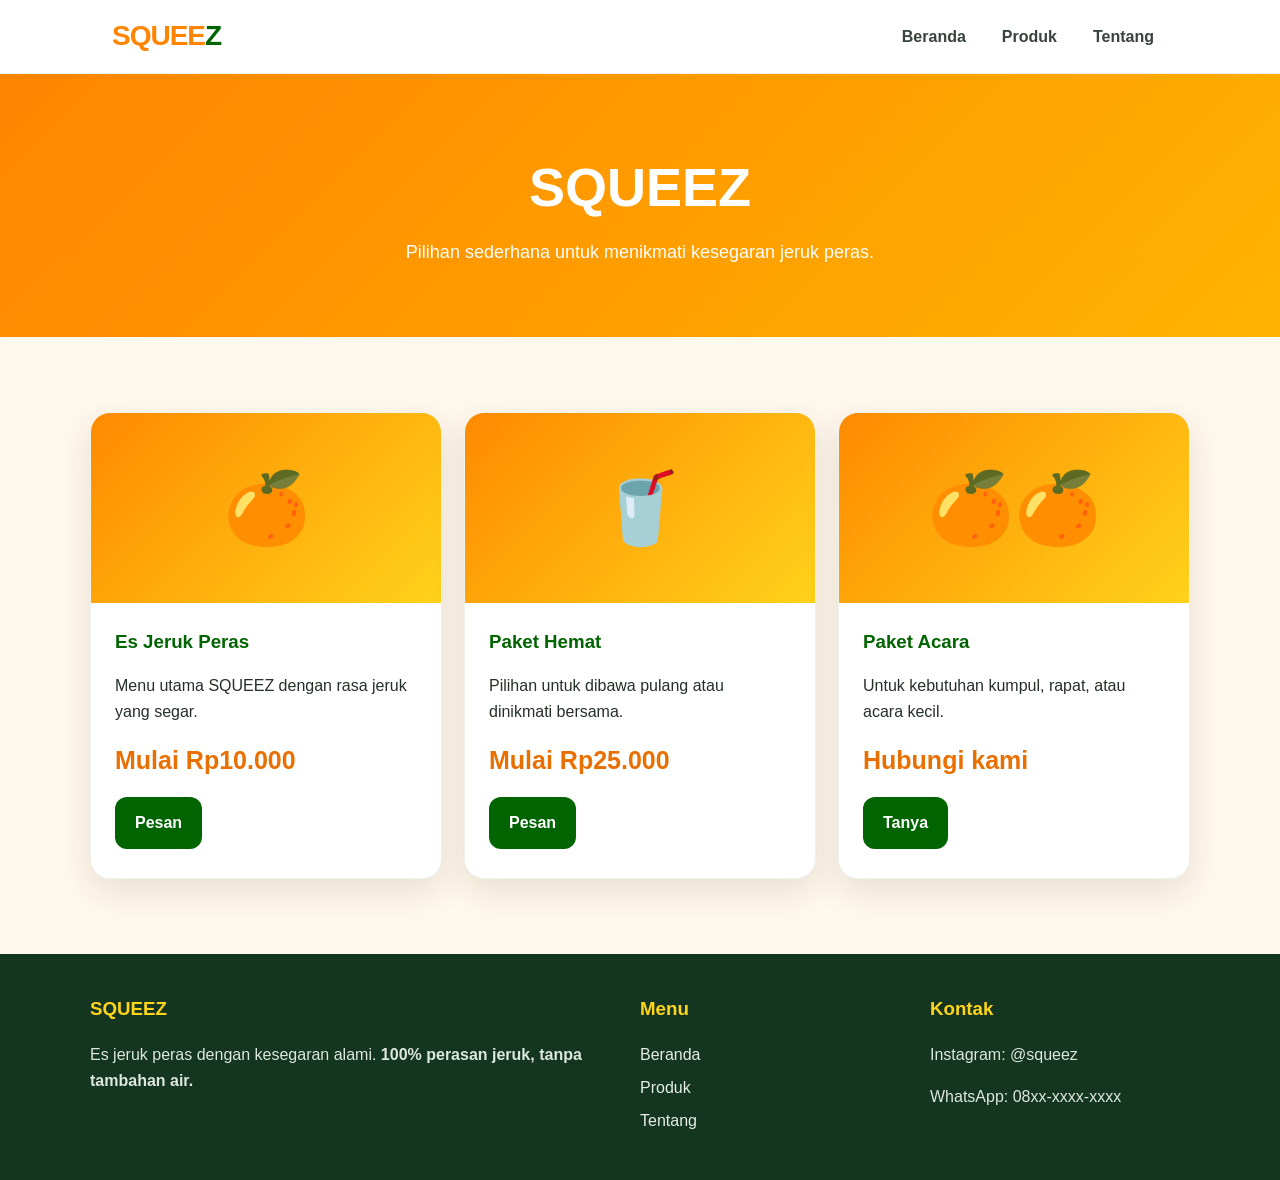
==== produk.html @ 5875a388 "squeez" ====
<!doctype html>
<html lang="id">

<head>
  <meta charset="utf-8">
  <meta name="viewport" content="width=device-width,initial-scale=1">
  <title>Produk | SQUEEZ</title>
  <link rel="stylesheet" href="style.css">
</head>

<body>
  <header class="navbar">
    <div class="nav-inner">
      <a class="logo" href="index.html">SQUEE<span>Z</span></a>
      <button class="menu-btn" aria-label="Buka menu">☰</button>
      <nav class="nav-links">
        <a href="index.html">Beranda</a>
        <a href="produk.html">Produk</a>
        <a href="tentang.html">Tentang</a>
      </nav>
    </div>
  </header>

  <main>
    <section class="page-hero">
      <h1>SQUEEZ</h1>
      <p>Pilihan sederhana untuk menikmati kesegaran jeruk peras.</p>
    </section>
    <section class="section">
      <div class="container">
        <div class="cards">
          <article class="card product-card">
            <div class="product-top">🍊</div>
            <div class="product-body">
              <h3>Es Jeruk Peras</h3>
              <p>Menu utama SQUEEZ dengan rasa jeruk yang segar.</p>
              <div class="price">Mulai Rp10.000</div>
              <a class="btn btn-primary" href="tentang.html">Pesan</a>
            </div>
          </article>
          <article class="card product-card">
            <div class="product-top">🥤</div>
            <div class="product-body">
              <h3>Paket Hemat</h3>
              <p>Pilihan untuk dibawa pulang atau dinikmati bersama.</p>
              <div class="price">Mulai Rp25.000</div>
              <a class="btn btn-primary" href="tentang.html">Pesan</a>
            </div>
          </article>
          <article class="card product-card">
            <div class="product-top">🍊🍊</div>
            <div class="product-body">
              <h3>Paket Acara</h3>
              <p>Untuk kebutuhan kumpul, rapat, atau acara kecil.</p>
              <div class="price">Hubungi kami</div>
              <a class="btn btn-primary" href="tentang.html">Tanya</a>
            </div>
          </article>
        </div>
        <!-- <p class="small" style="margin-top:22px">*Harga pada desain awal ini adalah contoh dan dapat diganti sesuai harga jual SQUEEZ.</p> -->
      </div>
    </section>
  </main>

  <footer class="footer">
    <div class="footer-grid">
      <div>
        <h3>SQUEEZ</h3>
        <p>Es jeruk peras dengan kesegaran alami. <strong>100% perasan jeruk, tanpa tambahan air.</strong></p>
      </div>
      <div>
        <h3>Menu</h3>
        <a href="index.html">Beranda</a>
        <a href="produk.html">Produk</a>
        <a href="tentang.html">Tentang</a>
      </div>
      <div>
        <h3>Kontak</h3>
        <p>Instagram: @squeez</p>
        <p>WhatsApp: 08xx-xxxx-xxxx</p>
      </div>
    </div>
  </footer>
  <script src="script.js"></script>
</body>

</html>
---- style.css ----
:root{
  --orange:#ff8500;
  --orange-dark:#e86f00;
  --green:#006400;
  --green-2:#0b7a3b;
  --yellow:#ffd51a;
  --cream:#fff8ed;
  --text:#253027;
  --white:#ffffff;
  --shadow:0 12px 35px rgba(70,45,10,.12);
}
*{box-sizing:border-box}
html{scroll-behavior:smooth}
body{
  margin:0;
  font-family:Arial,Helvetica,sans-serif;
  color:var(--text);
  background:var(--cream);
  line-height:1.6;
}
a{text-decoration:none;color:inherit}
.navbar{
  position:sticky;top:0;z-index:1000;
  background:rgba(255,255,255,.96);
  border-bottom:1px solid rgba(0,100,0,.08);
  backdrop-filter:blur(10px);
}
.nav-inner{
  max-width:1100px;margin:auto;padding:14px 22px;
  display:flex;align-items:center;justify-content:space-between;
}
.logo{font-weight:900;font-size:28px;letter-spacing:-1px;color:var(--orange)}
.logo span{color:var(--green)}
.nav-links{display:flex;gap:8px;align-items:center}
.nav-links a{
  padding:9px 14px;border-radius:999px;font-weight:700;color:#37433b
}
.nav-links a:hover,.nav-links a.active{background:#fff0d8;color:var(--green)}
.menu-btn{display:none;border:0;background:transparent;font-size:28px}
.hero{
  min-height:calc(100vh - 72px);
  display:grid;place-items:center;
  padding:45px 22px;
  background:
    radial-gradient(circle at 10% 20%,rgba(255,213,26,.38),transparent 25%),
    linear-gradient(135deg,#ff8a00,#ff7100);
}
.hero-grid{
  max-width:1100px;width:100%;
  display:grid;grid-template-columns:1fr 1fr;gap:35px;align-items:center;
}
.hero-copy{color:white}
.badge{
  display:inline-block;background:var(--yellow);color:var(--green);
  font-weight:900;padding:7px 14px;border-radius:999px;margin-bottom:14px
}
.hero h1{font-size:clamp(44px,7vw,76px);line-height:.95;margin:0 0 18px;font-weight:900}
.hero h1 span{color:var(--yellow)}
.hero p{font-size:20px;max-width:560px;margin:0 0 26px}
.btn{
  display:inline-block;padding:13px 20px;border-radius:12px;
  font-weight:800;margin:5px 7px 5px 0;transition:.2s
}
.btn-primary{background:var(--green);color:#fff}
.btn-secondary{background:#fff;color:var(--green)}
.btn:hover{transform:translateY(-2px);box-shadow:var(--shadow)}
.hero-art{
  background:rgba(255,255,255,.16);padding:12px;border-radius:28px;
  box-shadow:0 20px 50px rgba(80,35,0,.18)
}
.hero-art img{display:block;width:100%;border-radius:20px}
.section{padding:75px 22px}
.container{max-width:1100px;margin:auto}
.section-title{text-align:center;max-width:700px;margin:0 auto 42px}
.section-title h2{font-size:40px;line-height:1.1;margin:0 0 10px;color:var(--green)}
.section-title p{margin:0;color:#667168}
.cards{display:grid;grid-template-columns:repeat(3,1fr);gap:22px}
.card{
  background:#fff;border-radius:20px;padding:26px;box-shadow:var(--shadow);
  border:1px solid rgba(0,100,0,.07)
}
.icon{
  width:52px;height:52px;border-radius:15px;display:grid;place-items:center;
  background:#fff0c2;font-size:25px;margin-bottom:15px
}
.card h3{margin:0 0 8px;color:var(--green)}
.highlight{
  background:var(--green);color:white;border-radius:28px;padding:45px;
  display:flex;align-items:center;justify-content:space-between;gap:25px
}
.highlight h2{margin:0 0 8px;font-size:34px}
.highlight p{margin:0;opacity:.9}
.footer{background:#14351f;color:#dce8df;padding:40px 22px}
.footer-grid{max-width:1100px;margin:auto;display:grid;grid-template-columns:2fr 1fr 1fr;gap:30px}
.footer h3{color:var(--yellow);margin-top:0}
.footer a{display:block;margin:7px 0;color:#e7eee9}
.page-hero{
  background:linear-gradient(135deg,#ff8500,#ffb300);
  padding:70px 22px;color:#fff;text-align:center
}
.page-hero h1{font-size:54px;margin:0 0 8px}
.page-hero p{margin:0;font-size:18px}
.product-card{overflow:hidden;padding:0}
.product-top{
  height:190px;display:grid;place-items:center;
  background:linear-gradient(135deg,#ff8a00,#ffd21a);font-size:70px
}
.product-body{padding:24px}
.price{font-size:25px;font-weight:900;color:var(--orange-dark);margin:12px 0}
.contact{
  display:grid;grid-template-columns:1fr 1fr;gap:25px
}
.contact-box{background:#fff;padding:28px;border-radius:20px;box-shadow:var(--shadow)}
.form input,.form textarea{
  width:100%;padding:13px;margin:7px 0 13px;border:1px solid #d7ddd8;
  border-radius:10px;font:inherit
}
.form textarea{min-height:130px;resize:vertical}
.small{font-size:14px;color:#758078}
@media(max-width:800px){
  .nav-links{display:none;position:absolute;left:0;right:0;top:67px;background:#fff;padding:12px 20px;flex-direction:column;align-items:stretch;box-shadow:0 10px 25px rgba(0,0,0,.08)}
  .nav-links.show{display:flex}
  .menu-btn{display:block}
  .hero-grid,.contact{grid-template-columns:1fr}
  .cards{grid-template-columns:1fr}
  .hero{padding-top:35px}
  .hero-art{order:-1}
  .footer-grid{grid-template-columns:1fr}
  .highlight{padding:30px;display:block}
  .page-hero h1{font-size:42px}
}
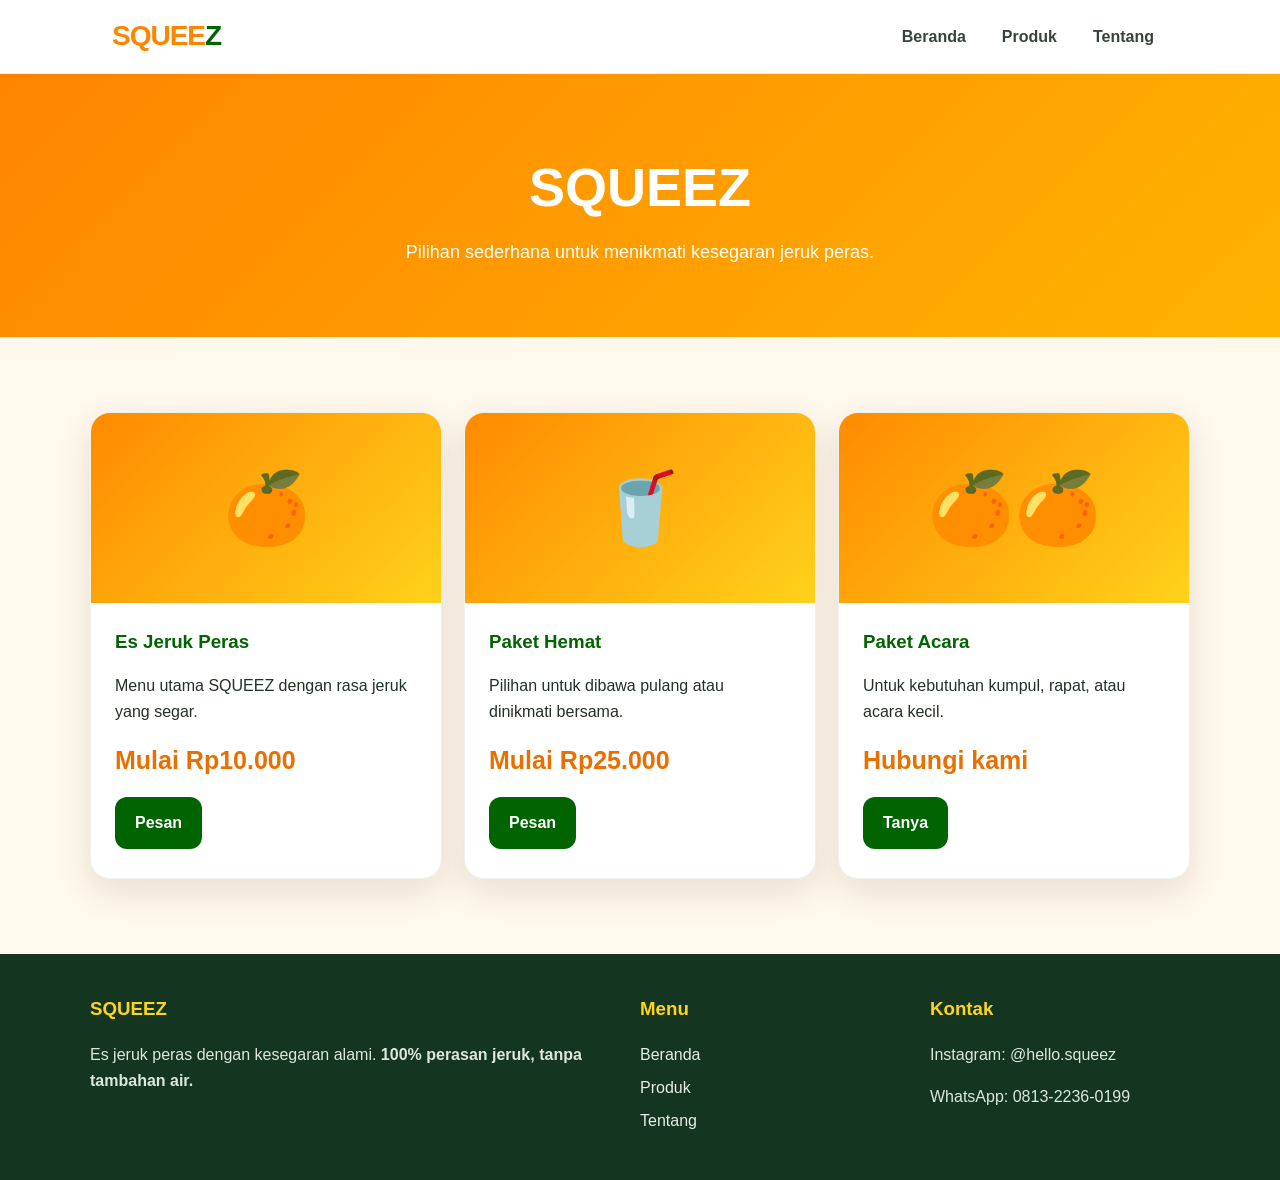
==== commit 0d12499b: "Update produk.html" ====
--- a/produk.html
+++ b/produk.html
@@ -76,8 +76,8 @@
       </div>
       <div>
         <h3>Kontak</h3>
-        <p>Instagram: @squeez</p>
-        <p>WhatsApp: 08xx-xxxx-xxxx</p>
+        <p>Instagram: @hello.squeez</p>
+        <p>WhatsApp: 0813-2236-0199</p>
       </div>
     </div>
   </footer>
